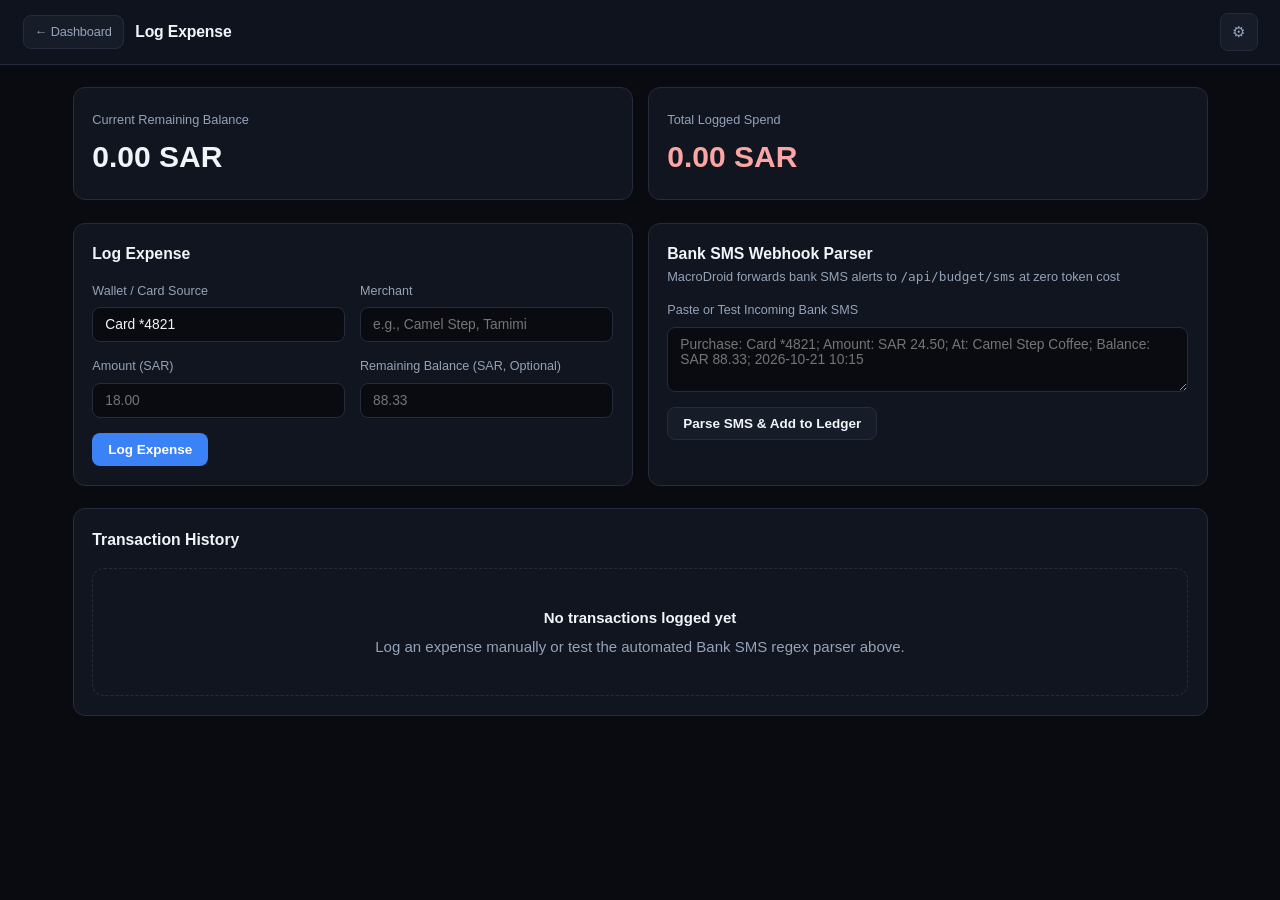
==== budget.html @ 501fe627 "Add files via upload" ====
<!DOCTYPE html>
<html lang="en">
<head>
  <meta charset="UTF-8">
  <meta name="viewport" content="width=device-width, initial-scale=1.0">
  <title>MazenOS — Log Expense &amp; Budget</title>
  <link rel="stylesheet" href="shared.css">
</head>
<body>
  <header class="os-header">
    <div class="os-brand">
      <a href="index.html" class="os-back-link">&larr; Dashboard</a>
      <span>Log Expense</span>
    </div>
    <div class="os-header-meta">
      <a href="settings.html?from=budget" class="gear-link" title="Settings" aria-label="Settings">&#9881;</a>
    </div>
  </header>

  <main class="os-container">
    <div class="form-row" style="margin-bottom:1.5rem;">
      <div class="card">
        <span class="card-subtitle">Current Remaining Balance</span>
        <div style="font-size:2rem;font-weight:700;margin-top:0.25rem;" id="budgetCurrentBalance">0.00 SAR</div>
      </div>
      <div class="card">
        <span class="card-subtitle">Total Logged Spend</span>
        <div style="font-size:2rem;font-weight:700;margin-top:0.25rem;color:#fca5a5;" id="budgetTotalSpend">0.00 SAR</div>
      </div>
    </div>

    <div class="form-row" style="margin-bottom:1.5rem;">
      <!-- Manual Expense Logger -->
      <div class="card">
        <div class="card-header">
          <h2 class="card-title">Log Expense</h2>
        </div>
        <form id="manualExpenseForm">
          <div class="form-row">
            <div class="form-group">
              <label for="expWalletInput">Wallet / Card Source</label>
              <input type="text" id="expWalletInput" placeholder="mada *4821 or Cash" value="Card *4821" required>
            </div>
            <div class="form-group">
              <label for="expMerchantInput">Merchant</label>
              <input type="text" id="expMerchantInput" placeholder="e.g., Camel Step, Tamimi" required>
            </div>
          </div>
          <div class="form-row">
            <div class="form-group">
              <label for="expAmountInput">Amount (SAR)</label>
              <input type="number" id="expAmountInput" step="0.01" min="0" placeholder="18.00" required>
            </div>
            <div class="form-group">
              <label for="expBalanceInput">Remaining Balance (SAR, Optional)</label>
              <input type="number" id="expBalanceInput" step="0.01" min="0" placeholder="88.33">
            </div>
          </div>
          <button type="submit" class="btn btn-primary">Log Expense</button>
        </form>
      </div>

      <!-- Zero-Cost Bank SMS Regex Parser Tester -->
      <div class="card">
        <div class="card-header">
          <div>
            <h2 class="card-title">Bank SMS Webhook Parser</h2>
            <p class="card-subtitle">MacroDroid forwards bank SMS alerts to <code>/api/budget/sms</code> at zero token cost</p>
          </div>
        </div>
        <form id="smsParseForm">
          <div class="form-group">
            <label for="rawSmsTextarea">Paste or Test Incoming Bank SMS</label>
            <textarea id="rawSmsTextarea" rows="3" placeholder="Purchase: Card *4821; Amount: SAR 24.50; At: Camel Step Coffee; Balance: SAR 88.33; 2026-10-21 10:15" required></textarea>
          </div>
          <button type="submit" class="btn btn-secondary">Parse SMS &amp; Add to Ledger</button>
        </form>
      </div>
    </div>

    <div class="card">
      <div class="card-header">
        <h2 class="card-title">Transaction History</h2>
      </div>
      <div id="budgetLedgerList"></div>
    </div>
  </main>

  <div class="toast-container" id="toastContainer"></div>
  <script type="module" src="budget.js"></script>
</body>
</html>
---- shared.css ----
/* MazenOS Shared Stylesheet (shared.css)
 * High-contrast, clean dark-mode typography, components, and responsive grid layouts.
 */

:root {
  --bg-primary: #090b10;
  --bg-surface: #11151f;
  --bg-elevated: #171c29;
  --bg-hover: #1e2536;
  --border-subtle: #242c3d;
  --border-focus: #4f8cff;
  --text-primary: #f1f5f9;
  --text-secondary: #94a3b8;
  --text-muted: #64748b;
  --accent-ari: #3b82f6;
  --accent-ari-soft: rgba(59, 130, 246, 0.14);
  --accent-jade: #10b981;
  --accent-jade-soft: rgba(16, 185, 129, 0.14);
  --danger: #ef4444;
  --danger-soft: rgba(239, 68, 68, 0.15);
  --warning: #f59e0b;
  --warning-soft: rgba(245, 158, 11, 0.15);
  --success: #22c55e;
  --success-soft: rgba(34, 197, 94, 0.15);
  --purple: #a855f7;
  --radius-sm: 8px;
  --radius-md: 12px;
  --radius-lg: 16px;
  --shadow-lg: 0 16px 40px rgba(0, 0, 0, 0.45);
  --font-sans: 'Inter', -apple-system, BlinkMacSystemFont, 'Segoe UI', Roboto, sans-serif;
  --font-mono: 'JetBrains Mono', ui-monospace, SFMono-Regular, Menlo, monospace;
}

*, *::before, *::after {
  box-sizing: border-box;
  margin: 0;
  padding: 0;
}

html, body {
  background-color: var(--bg-primary);
  color: var(--text-primary);
  font-family: var(--font-sans);
  font-size: 15px;
  line-height: 1.55;
  -webkit-font-smoothing: antialiased;
  min-height: 100vh;
}

a {
  color: inherit;
  text-decoration: none;
}

/* Header & Navigation Bar */
.os-header {
  position: sticky;
  top: 0;
  z-index: 40;
  display: flex;
  align-items: center;
  justify-content: space-between;
  gap: 1rem;
  padding: 0.85rem 1.5rem;
  background: rgba(17, 21, 31, 0.92);
  backdrop-filter: blur(12px);
  border-bottom: 1px solid var(--border-subtle);
}

.os-brand {
  display: flex;
  align-items: center;
  gap: 0.75rem;
  font-weight: 700;
  font-size: 1.05rem;
  letter-spacing: -0.01em;
}

.os-back-link {
  display: inline-flex;
  align-items: center;
  gap: 0.4rem;
  padding: 0.4rem 0.75rem;
  background: var(--bg-elevated);
  border: 1px solid var(--border-subtle);
  border-radius: var(--radius-sm);
  font-size: 0.85rem;
  font-weight: 500;
  color: var(--text-secondary);
  transition: all 0.15s ease;
}

.os-back-link:hover {
  color: var(--text-primary);
  border-color: var(--border-focus);
  background: var(--bg-hover);
}

.os-header-meta {
  display: flex;
  align-items: center;
  gap: 0.85rem;
}

.os-date-pill {
  font-size: 0.85rem;
  color: var(--text-secondary);
  background: var(--bg-elevated);
  padding: 0.35rem 0.75rem;
  border-radius: 999px;
  border: 1px solid var(--border-subtle);
}

.gear-link {
  display: inline-flex;
  align-items: center;
  justify-content: center;
  width: 38px;
  height: 38px;
  border-radius: var(--radius-sm);
  background: var(--bg-elevated);
  border: 1px solid var(--border-subtle);
  color: var(--text-secondary);
  cursor: pointer;
  transition: all 0.15s ease;
}

.gear-link:hover {
  color: var(--text-primary);
  border-color: var(--border-focus);
  background: var(--bg-hover);
}

/* AI Mom Continuous Work Alert Banner */
.hydration-banner {
  display: none;
  align-items: center;
  justify-content: space-between;
  gap: 1rem;
  padding: 0.75rem 1.5rem;
  background: linear-gradient(90deg, rgba(16, 185, 129, 0.18), rgba(59, 130, 246, 0.18));
  border-bottom: 1px solid var(--accent-jade);
  color: var(--text-primary);
  font-size: 0.9rem;
}

.hydration-banner.active {
  display: flex;
}

/* Containers & Layout */
.os-container {
  max-width: 1180px;
  margin: 0 auto;
  padding: 1.5rem;
}

.os-split-layout {
  display: grid;
  grid-template-columns: 240px 1fr;
  gap: 1.5rem;
  max-width: 1240px;
  margin: 0 auto;
  padding: 1.5rem;
}

@media (max-width: 820px) {
  .os-split-layout {
    grid-template-columns: 1fr;
  }
}

/* Cards & Surfaces */
.card {
  background: var(--bg-surface);
  border: 1px solid var(--border-subtle);
  border-radius: var(--radius-md);
  padding: 1.25rem;
}

.card-header {
  display: flex;
  align-items: center;
  justify-content: space-between;
  gap: 0.75rem;
  margin-bottom: 1rem;
}

.card-title {
  font-size: 1.05rem;
  font-weight: 600;
  color: var(--text-primary);
}

.card-subtitle {
  font-size: 0.85rem;
  color: var(--text-secondary);
}

/* Grid Systems */
.tool-grid {
  display: grid;
  grid-template-columns: repeat(auto-fill, minmax(240px, 1fr));
  gap: 1rem;
}

.tool-card {
  display: flex;
  flex-direction: column;
  justify-content: space-between;
  gap: 0.75rem;
  padding: 1.25rem;
  background: var(--bg-surface);
  border: 1px solid var(--border-subtle);
  border-radius: var(--radius-md);
  transition: transform 0.15s ease, border-color 0.15s ease, background 0.15s ease;
  cursor: pointer;
}

.tool-card:hover {
  transform: translateY(-2px);
  border-color: var(--border-focus);
  background: var(--bg-elevated);
}

.tool-card-top {
  display: flex;
  align-items: center;
  justify-content: space-between;
}

.tool-icon {
  width: 40px;
  height: 40px;
  border-radius: var(--radius-sm);
  display: inline-flex;
  align-items: center;
  justify-content: center;
  font-size: 1.2rem;
  background: var(--bg-elevated);
  border: 1px solid var(--border-subtle);
}

/* Buttons */
.btn {
  display: inline-flex;
  align-items: center;
  justify-content: center;
  gap: 0.45rem;
  padding: 0.55rem 1rem;
  border-radius: var(--radius-sm);
  font-size: 0.9rem;
  font-weight: 600;
  border: 1px solid transparent;
  cursor: pointer;
  transition: all 0.15s ease;
  font-family: inherit;
}

.btn-primary {
  background: var(--accent-ari);
  color: #ffffff;
}

.btn-primary:hover {
  background: #2563eb;
}

.btn-jade {
  background: var(--accent-jade);
  color: #052e16;
}

.btn-jade:hover {
  background: #059669;
  color: #ffffff;
}

.btn-secondary {
  background: var(--bg-elevated);
  color: var(--text-primary);
  border-color: var(--border-subtle);
}

.btn-secondary:hover {
  background: var(--bg-hover);
  border-color: var(--border-focus);
}

.btn-danger {
  background: var(--danger-soft);
  color: #fca5a5;
  border-color: rgba(239, 68, 68, 0.35);
}

.btn-danger:hover {
  background: var(--danger);
  color: #ffffff;
}

.btn-sm {
  padding: 0.35rem 0.7rem;
  font-size: 0.8rem;
}

/* Forms & Inputs */
.form-group {
  display: flex;
  flex-direction: column;
  gap: 0.4rem;
  margin-bottom: 1rem;
}

.form-row {
  display: grid;
  grid-template-columns: repeat(auto-fit, minmax(180px, 1fr));
  gap: 1rem;
}

label {
  font-size: 0.84rem;
  font-weight: 500;
  color: var(--text-secondary);
}

input[type="text"],
input[type="number"],
input[type="password"],
input[type="url"],
input[type="date"],
input[type="datetime-local"],
select,
textarea {
  width: 100%;
  padding: 0.6rem 0.8rem;
  background: var(--bg-primary);
  border: 1px solid var(--border-subtle);
  border-radius: var(--radius-sm);
  color: var(--text-primary);
  font-family: inherit;
  font-size: 0.92rem;
  transition: border-color 0.15s ease;
}

input:focus,
select:focus,
textarea:focus {
  outline: none;
  border-color: var(--border-focus);
}

/* Badges & Priority Pills */
.badge {
  display: inline-flex;
  align-items: center;
  gap: 0.3rem;
  padding: 0.2rem 0.55rem;
  border-radius: 999px;
  font-size: 0.75rem;
  font-weight: 600;
}

.badge-p1 { background: var(--danger-soft); color: #fca5a5; border: 1px solid rgba(239, 68, 68, 0.35); }
.badge-p2 { background: var(--warning-soft); color: #fcd34d; border: 1px solid rgba(245, 158, 11, 0.35); }
.badge-p3 { background: var(--accent-ari-soft); color: #93c5fd; border: 1px solid rgba(59, 130, 246, 0.35); }
.badge-p4 { background: rgba(148, 163, 184, 0.12); color: var(--text-secondary); border: 1px solid var(--border-subtle); }
.badge-success { background: var(--success-soft); color: #86efac; border: 1px solid rgba(34, 197, 94, 0.35); }

/* Modals / Popup Sheets */
.modal-backdrop {
  position: fixed;
  inset: 0;
  z-index: 100;
  background: rgba(5, 7, 11, 0.76);
  backdrop-filter: blur(4px);
  display: none;
  align-items: center;
  justify-content: center;
  padding: 1rem;
}

.modal-backdrop.open {
  display: flex;
}

.modal-sheet {
  width: 100%;
  max-width: 560px;
  max-height: 90vh;
  overflow-y: auto;
  background: var(--bg-surface);
  border: 1px solid var(--border-subtle);
  border-radius: var(--radius-lg);
  padding: 1.5rem;
  box-shadow: var(--shadow-lg);
}

/* Empty States */
.empty-state {
  text-align: center;
  padding: 2.5rem 1.25rem;
  color: var(--text-secondary);
  border: 1px dashed var(--border-subtle);
  border-radius: var(--radius-md);
}

.empty-state h3 {
  color: var(--text-primary);
  font-size: 1rem;
  margin-bottom: 0.35rem;
}

/* Toast Notification */
.toast-container {
  position: fixed;
  bottom: 1.25rem;
  right: 1.25rem;
  z-index: 150;
  display: flex;
  flex-direction: column;
  gap: 0.5rem;
}

.toast {
  background: var(--bg-elevated);
  border: 1px solid var(--border-focus);
  color: var(--text-primary);
  padding: 0.7rem 1rem;
  border-radius: var(--radius-sm);
  box-shadow: var(--shadow-lg);
  font-size: 0.88rem;
}
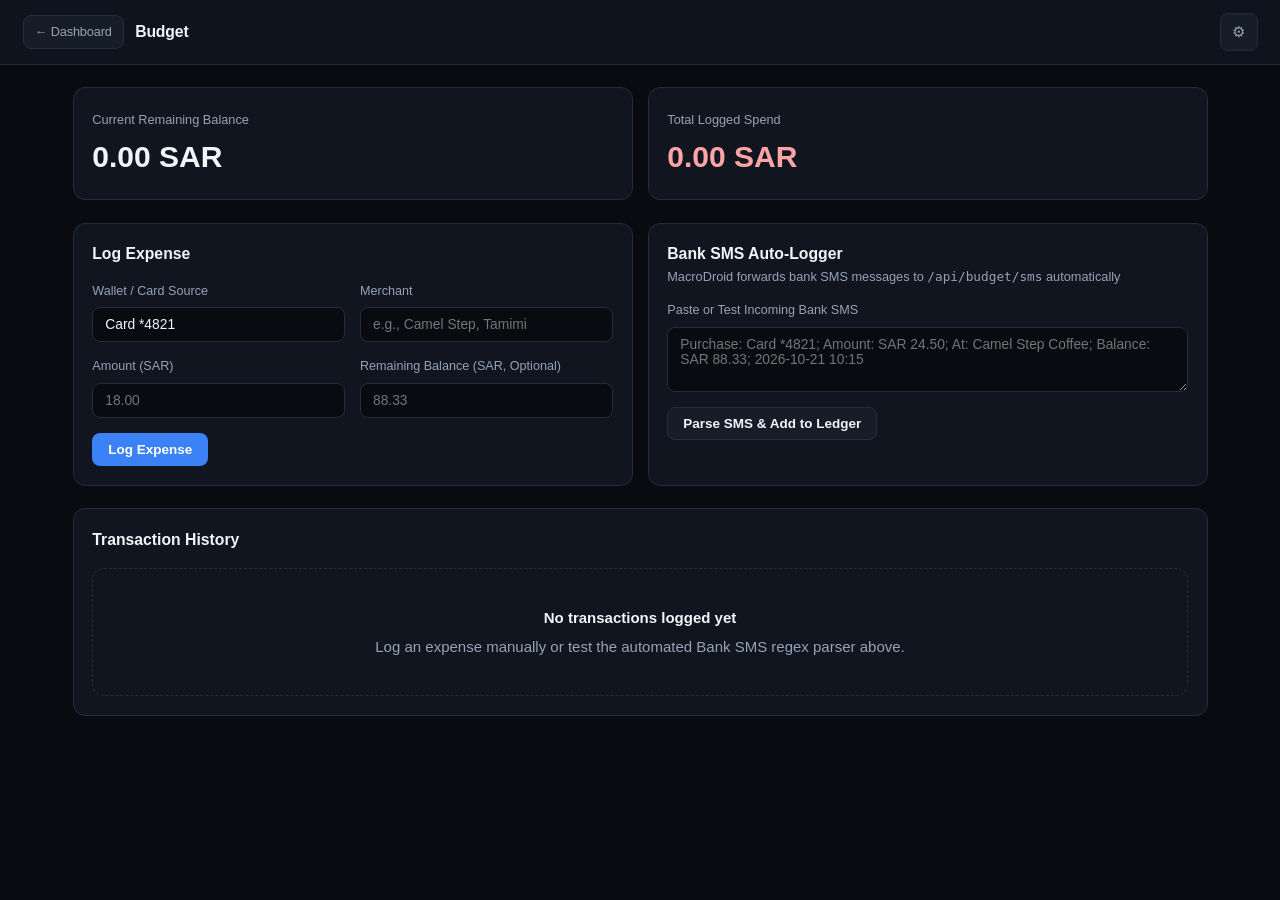
==== commit 0bc09349: "Add files via upload" ====
--- a/budget.html
+++ b/budget.html
@@ -10,7 +10,7 @@
   <header class="os-header">
     <div class="os-brand">
       <a href="index.html" class="os-back-link">&larr; Dashboard</a>
-      <span>Log Expense</span>
+      <span>Budget</span>
     </div>
     <div class="os-header-meta">
       <a href="settings.html?from=budget" class="gear-link" title="Settings" aria-label="Settings">&#9881;</a>
@@ -64,8 +64,8 @@
       <div class="card">
         <div class="card-header">
           <div>
-            <h2 class="card-title">Bank SMS Webhook Parser</h2>
-            <p class="card-subtitle">MacroDroid forwards bank SMS alerts to <code>/api/budget/sms</code> at zero token cost</p>
+            <h2 class="card-title">Bank SMS Auto-Logger</h2>
+            <p class="card-subtitle">MacroDroid forwards bank SMS messages to <code>/api/budget/sms</code> automatically</p>
           </div>
         </div>
         <form id="smsParseForm">
--- a/shared.css
+++ b/shared.css
@@ -430,3 +430,102 @@
   box-shadow: var(--shadow-lg);
   font-size: 0.88rem;
 }
+
+
+/* Dashboard Responsive Tool Grid: Icons-only on Mobile, Icons + Titles on Tablet/Desktop */
+.dashboard-tools-grid {
+  display: grid;
+  grid-template-columns: repeat(4, 1fr);
+  gap: 0.75rem;
+}
+
+.dashboard-tool-tile {
+  display: flex;
+  flex-direction: column;
+  align-items: center;
+  justify-content: center;
+  gap: 0.55rem;
+  padding: 0.9rem 0.5rem;
+  aspect-ratio: 1 / 1;
+  background: var(--bg-surface);
+  border: 1px solid var(--border-subtle);
+  border-radius: var(--radius-md);
+  transition: transform 0.15s ease, border-color 0.15s ease, background 0.15s ease;
+  cursor: pointer;
+  text-align: center;
+  user-select: none;
+}
+
+.dashboard-tool-tile:hover {
+  transform: translateY(-2px);
+  border-color: var(--border-focus);
+  background: var(--bg-elevated);
+}
+
+.dashboard-tool-tile:active {
+  transform: scale(0.96);
+}
+
+.dashboard-tool-icon {
+  width: 46px;
+  height: 46px;
+  border-radius: 12px;
+  display: inline-flex;
+  align-items: center;
+  justify-content: center;
+  font-size: 1.45rem;
+  background: var(--bg-elevated);
+  border: 1px solid var(--border-subtle);
+  color: var(--text-primary);
+  flex-shrink: 0;
+}
+
+.dashboard-tool-icon svg {
+  width: 24px;
+  height: 24px;
+  stroke: currentColor;
+  stroke-width: 2;
+  fill: none;
+  stroke-linecap: round;
+  stroke-linejoin: round;
+}
+
+.dashboard-tool-title {
+  display: none;
+  font-size: 0.92rem;
+  font-weight: 600;
+  color: var(--text-primary);
+  line-height: 1.25;
+}
+
+@media (min-width: 640px) {
+  .dashboard-tools-grid {
+    grid-template-columns: repeat(auto-fill, minmax(190px, 1fr));
+    gap: 1rem;
+  }
+  .dashboard-tool-tile {
+    flex-direction: row;
+    justify-content: flex-start;
+    aspect-ratio: auto;
+    padding: 1rem 1.15rem;
+    text-align: left;
+    gap: 0.85rem;
+  }
+  .dashboard-tool-title {
+    display: block;
+  }
+}
+
+.token-box-row {
+  display: flex;
+  gap: 0.5rem;
+  align-items: center;
+}
+
+.token-box-row input[readonly] {
+  font-family: var(--font-mono);
+  font-size: 0.86rem;
+  background: var(--bg-elevated);
+  color: #93c5fd;
+  cursor: text;
+}
